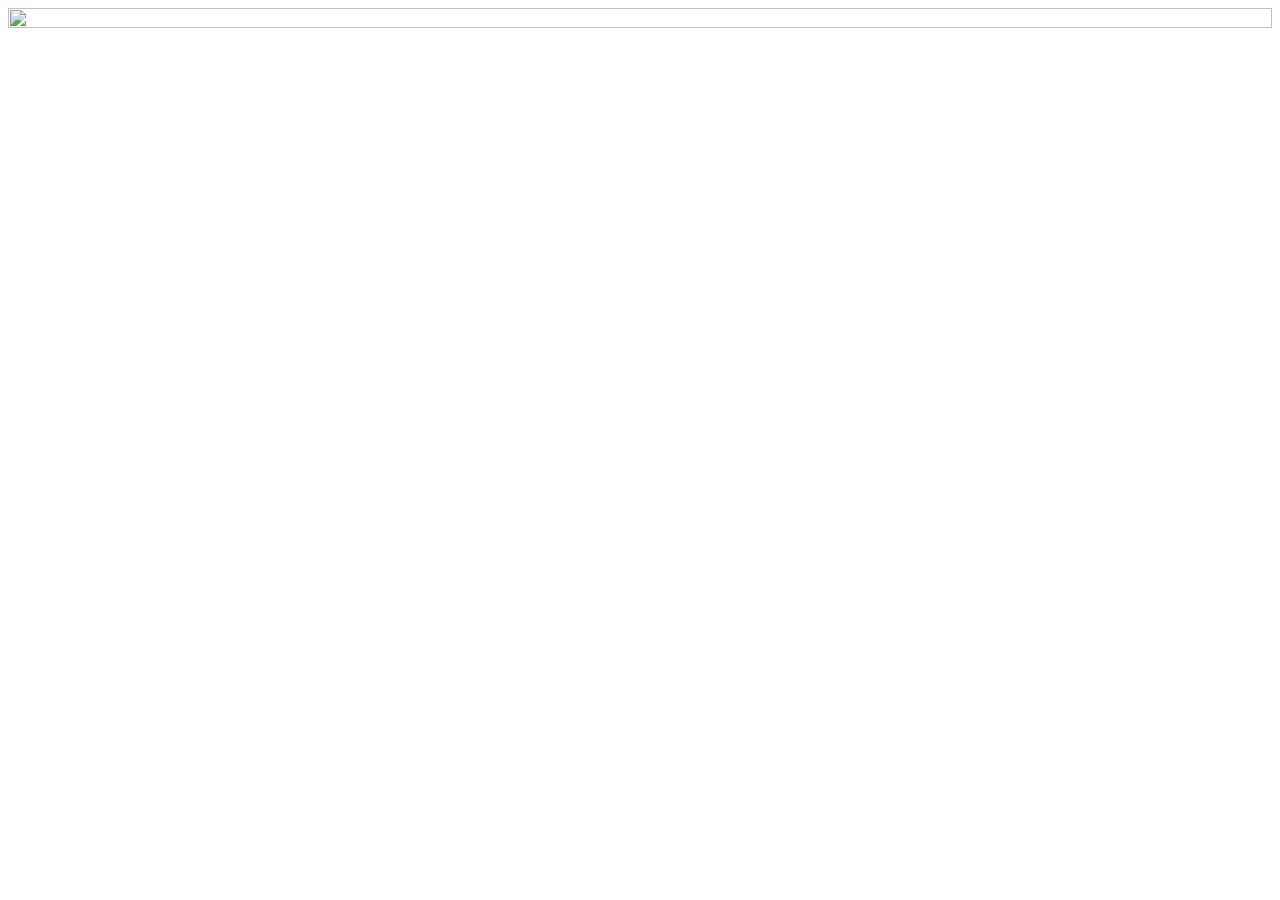
==== maandumisleht/index.html @ fb96050d "first commit" ====
<!DOCTYPE html>
<html lang="en">

<head>
    <meta charset="UTF-8">
    <meta name="viewport" content="width=device-width, initial-scale=1.0">
    <title>Pearl</title>
    <link rel="stylesheet" href="style.css">
</head>

<body>
    <img id="big-picture" src="pilt1.jpeg">
    <h1>Pearl</h1>
</body>

</html>
---- maandumisleht/style.css ----
#big-picture {
    display: inline-block;
    margin: 0 auto;
    height: 400%;
    width: 100%;
    max-height: 600px;
    object-fit: none;
    position: relative;
    /* Set the position to relative to establish the positioning context */
}

h1 {
    text-align: center;
    position: absolute;
    /* Position the h1 element absolutely */
    top: 10px;
    /* Adjust the top position as needed */
    left: 50%;
    transform: translateX(-50%);
    color: white;
    margin-top: 300px;
}
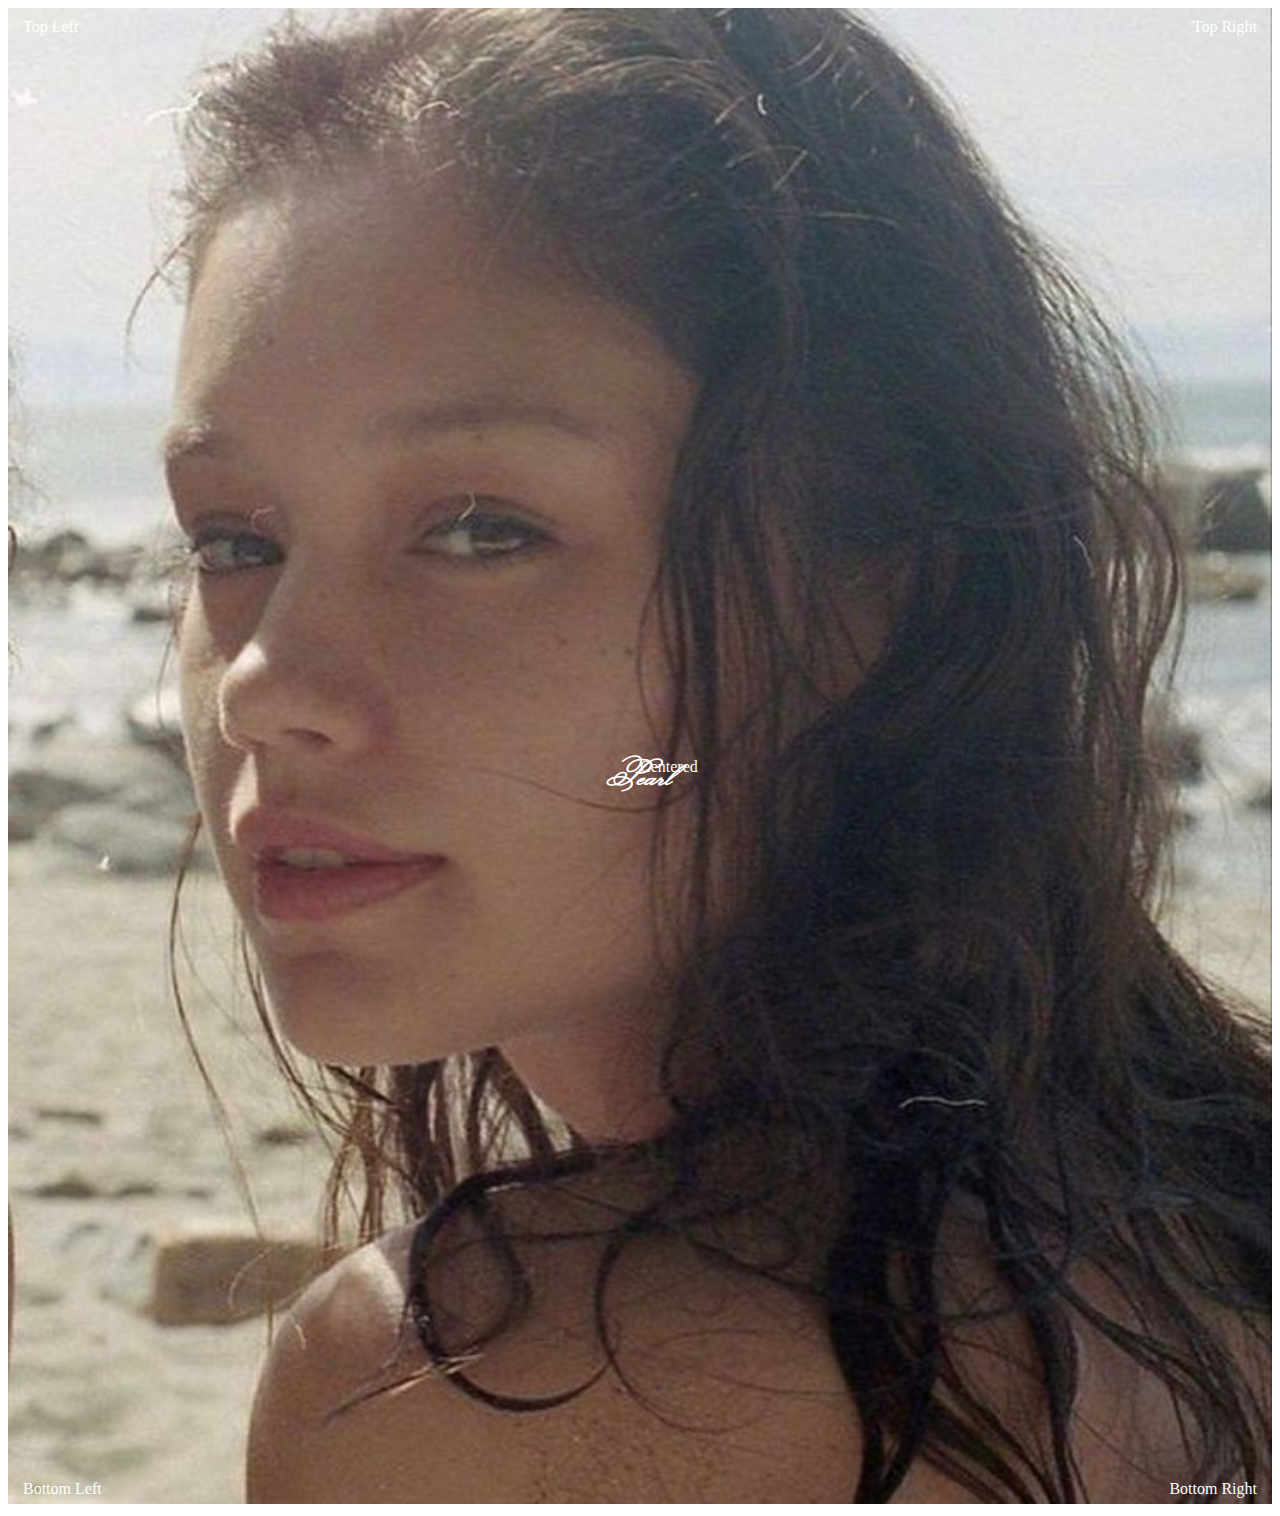
==== commit 50174b99: "Sain repository korda" ====
--- a/maandumisleht/index.html
+++ b/maandumisleht/index.html
@@ -6,11 +6,21 @@
     <meta name="viewport" content="width=device-width, initial-scale=1.0">
     <title>Pearl</title>
     <link rel="stylesheet" href="style.css">
+    <link rel="preconnect" href="https://fonts.googleapis.com">
+    <link rel="preconnect" href="https://fonts.gstatic.com" crossorigin>
+    <link href="https://fonts.googleapis.com/css2?family=Libre+Caslon+Text:ital,wght@0,400;0,700;1,400&family=Monsieur+La+Doulaise&display=swap" rel="stylesheet">
 </head>
 
 <body>
-    <img id="big-picture" src="pilt1.jpeg">
-    <h1>Pearl</h1>
+  <div class="parentContainer">
+    <img src="pilt1.jpg" alt="">
+    <div class="centered">Centered</div>
+    <div class="bottom-left">Bottom Left</div>
+    <div class="top-left">Top Left</div>
+    <div class="top-right">Top Right</div>
+    <div class="bottom-right">Bottom Right</div>
+  </div>
+  <h1>Pearl</h1>
 </body>
 
 </html>--- a/maandumisleht/style.css
+++ b/maandumisleht/style.css
@@ -1,22 +1,57 @@
-#big-picture {
-    display: inline-block;
-    margin: 0 auto;
-    height: 400%;
+img {
+    height: 100%;
     width: 100%;
-    max-height: 600px;
-    object-fit: none;
+    }
+    
+    .parentContainer {
     position: relative;
-    /* Set the position to relative to establish the positioning context */
+    text-align: center;
+    color: white;
+    }
+    
+    .bottom-left {
+    position: absolute;
+    bottom: 10px;
+    left: 15px;
+    }
+    
+    .top-left {
+    position: absolute;
+    top: 10px;
+    left: 15px;
+    }
+    
+    .top-right {
+    position: absolute;
+    top: 10px;
+    right: 15px;
+    }
+    
+    .bottom-right {
+    position: absolute;
+    bottom: 10px;
+    right: 15px;
+    }
+    
+    .centered {
+    position: absolute;
+    top: 50%;
+    left: 50%;
+    }
+
+.monsieur-la-doulaise-regular {
+    font-family: "Monsieur La Doulaise", cursive;
+    font-weight: 400;
+    font-style: normal;
 }
-
+    
 h1 {
     text-align: center;
     position: absolute;
-    /* Position the h1 element absolutely */
-    top: 10px;
-    /* Adjust the top position as needed */
+    top: 50%;
     left: 50%;
     transform: translateX(-50%);
     color: white;
     margin-top: 300px;
-}+    font-family: monsieur la doulaise;
+  }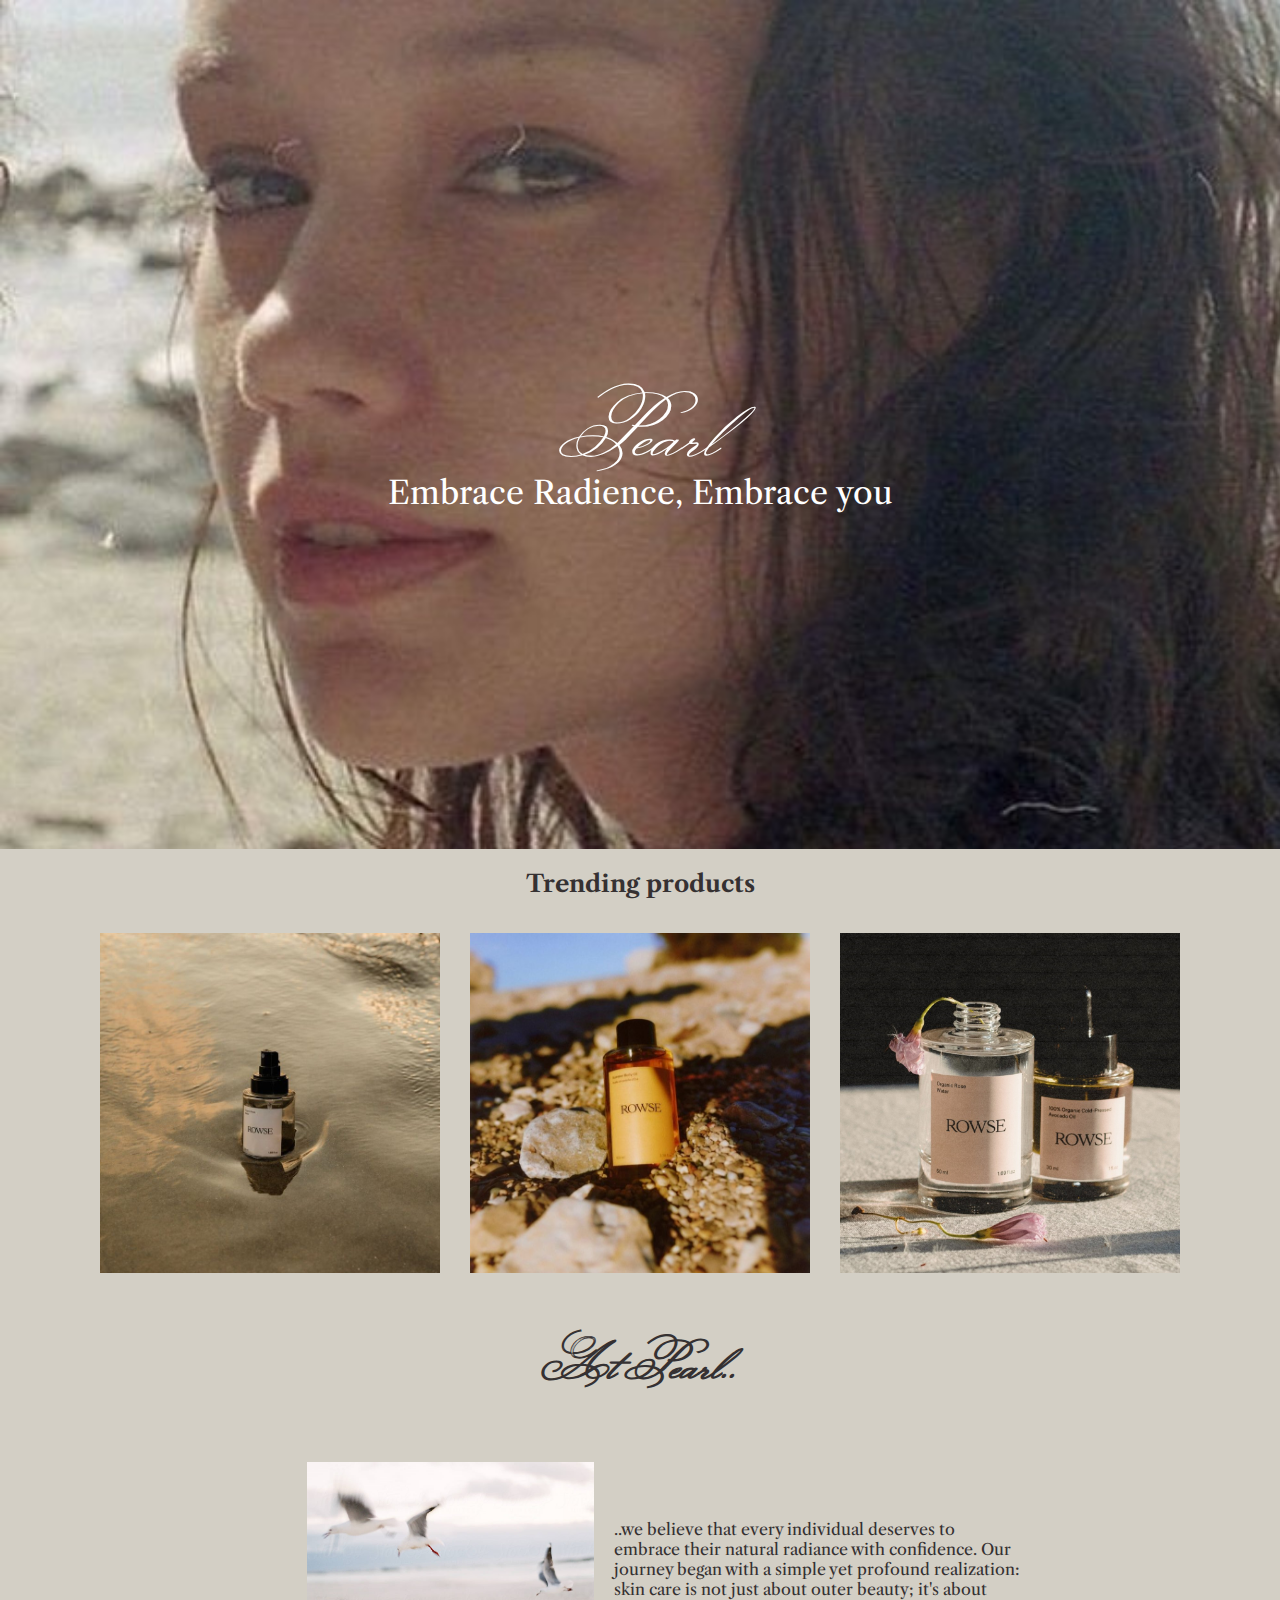
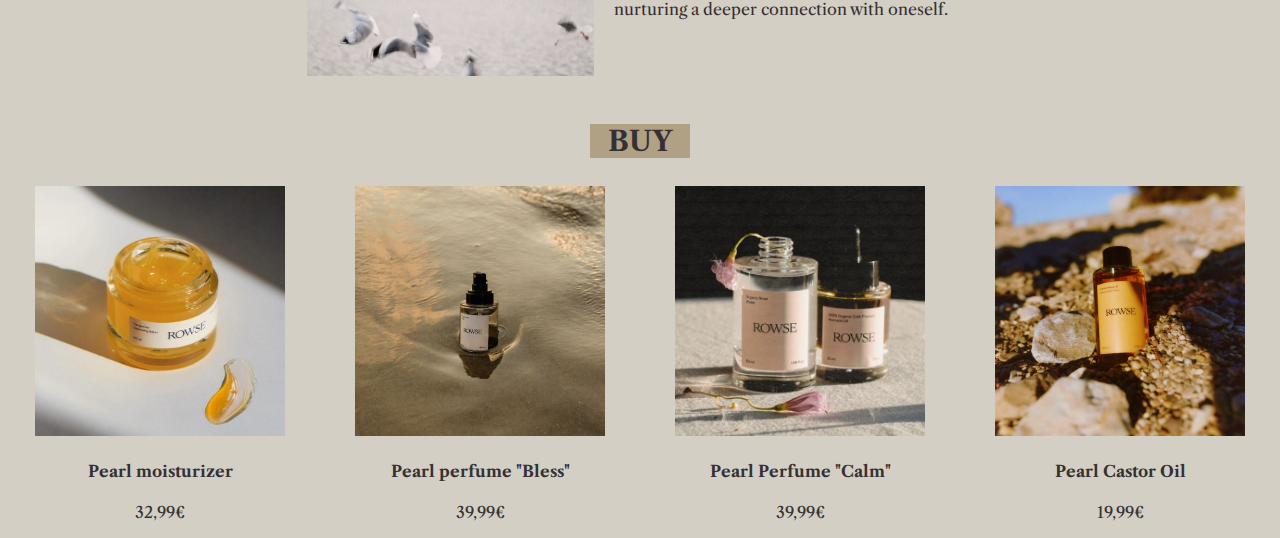
==== commit 32e290e6: "Lõpetasin veebilehe" ====
--- a/maandumisleht/index.html
+++ b/maandumisleht/index.html
@@ -12,15 +12,63 @@
 </head>
 
 <body>
-  <div class="parentContainer">
-    <img src="pilt1.jpg" alt="">
-    <div class="centered">Centered</div>
-    <div class="bottom-left">Bottom Left</div>
-    <div class="top-left">Top Left</div>
-    <div class="top-right">Top Right</div>
-    <div class="bottom-right">Bottom Right</div>
-  </div>
-  <h1>Pearl</h1>
+    <header>
+        <nav></nav>
+        <div class="hero">
+            <h1>Pearl</h1>
+            <p>Embrace Radience, Embrace you</p>
+        </div>
+    </header>
+    <main>
+        <div class="baaa">
+            <h2>
+                Trending products
+            </h2>
+        </div>
+        <div class="trending">
+            <img src="bless.jpg" alt="bless">
+            <img src="rosemary.jpg" alt="rosemary">
+            <img src="calm.jpg" alt="calm">
+        </div>
+        <div class="atpearl">
+            <h2>At Pearl..</h2>
+        </div>
+        <div class="container">
+            <div class="linnud">
+                <img src="linnud.jpg" alt="linnud">
+            </div>
+            <div class="yap">
+                <p>..we believe that every individual deserves to embrace their natural radiance with confidence. Our journey began with a simple yet profound realization: skin care is not just about outer beauty; it's about nurturing a deeper connection
+                    with oneself.
+                </p>
+            </div>
+        </div>
+        <div class="buy">
+            <h3>BUY</h3>
+        </div>
+        <div class="products-row">
+            <div class="product">
+                <img src="moisturizer.jpg" alt="moist">
+                <h4>Pearl moisturizer</h4>
+                <p>32,99€</p>
+            </div>
+            <div class="product ">
+                <img src="bless.jpg " alt="blesssss ">
+                <h4>Pearl perfume "Bless"</h4>
+                <p>39,99€</p>
+            </div>
+            <div class="product ">
+                <img src="calm.jpg" alt="Toote Nimi 3 ">
+                <h4>Pearl Perfume "Calm"</h4>
+                <p>39,99€</p>
+            </div>
+            <div class="product ">
+                <img src="castor.jpg" alt="Toote Nimi 4 ">
+                <h4>Pearl Castor Oil</h4>
+                <p>19,99€</p>
+            </div>
+        </div>
+    </main>
 </body>
 
 </html>--- a/maandumisleht/style.css
+++ b/maandumisleht/style.css
@@ -1,57 +1,134 @@
-img {
-    height: 100%;
-    width: 100%;
-    }
-    
-    .parentContainer {
-    position: relative;
-    text-align: center;
-    color: white;
-    }
-    
-    .bottom-left {
-    position: absolute;
-    bottom: 10px;
-    left: 15px;
-    }
-    
-    .top-left {
-    position: absolute;
-    top: 10px;
-    left: 15px;
-    }
-    
-    .top-right {
-    position: absolute;
-    top: 10px;
-    right: 15px;
-    }
-    
-    .bottom-right {
-    position: absolute;
-    bottom: 10px;
-    right: 15px;
-    }
-    
-    .centered {
-    position: absolute;
-    top: 50%;
-    left: 50%;
-    }
-
-.monsieur-la-doulaise-regular {
-    font-family: "Monsieur La Doulaise", cursive;
-    font-weight: 400;
-    font-style: normal;
-}
-    
-h1 {
-    text-align: center;
-    position: absolute;
-    top: 50%;
-    left: 50%;
-    transform: translateX(-50%);
-    color: white;
-    margin-top: 300px;
-    font-family: monsieur la doulaise;
-  }+        body {
+            color: white;
+            margin: 0;
+            font-family: "Libre Caslon Text";
+            font-weight: 400;
+            font-style: normal;
+            background-color: #D3CFC5;
+        }
+        
+        .hero {
+            background-image: url(pilt1.jpg);
+            padding-bottom: 10rem;
+            background-size: cover;
+            padding-top: 29rem;
+        }
+        
+        h1 {
+            color: white;
+            width: fit-content;
+            padding: 1rem 4rem;
+            margin: auto;
+            font-family: Monsieur La Doulaise, cursive;
+            font-weight: 200;
+            font-style: normal;
+            font-size: 5rem;
+            position: relative;
+            top: -110px;
+        }
+        
+        .hero p {
+            color: white;
+            width: fit-content;
+            padding: 0.4rem 0.5rem;
+            border-radius: 1.5rem;
+            margin: 0 auto;
+            margin-top: 1rem;
+            font-size: 2rem;
+            position: relative;
+            top: -170px;
+        }
+        
+        .baaa {
+            color: #353132;
+            text-align: center;
+            font-size: 1rem;
+        }
+        
+        .trending img {
+            max-width: 340px;
+            height: 340px;
+            margin: 15px;
+        }
+        
+        .trending {
+            display: flex;
+            justify-content: center;
+            align-items: center;
+        }
+        
+        .container {
+            display: flex;
+            align-items: center;
+            justify-content: center;
+            width: 80%;
+            max-width: 1200px;
+            padding: 20px;
+        }
+        
+        .linnud {
+            display: flex;
+            justify-content: flex-end;
+            align-items: center;
+            flex: 1;
+            left: 140;
+        }
+        
+        .linnud img {
+            max-width: 50%;
+            height: auto;
+        }
+        
+        .yap {
+            padding: 20px;
+            max-width: 40%;
+            text-align: left;
+            flex: 1;
+            color: #353132;
+        }
+        
+        .atpearl {
+            width: fit-content;
+            margin: 20px auto;
+            font-family: Monsieur La Doulaise;
+            font-weight: 300;
+            font-style: normal;
+            font-size: 2rem;
+            color: #353132;
+        }
+        
+        .buy {
+            width: 100px;
+            text-align: center;
+            margin: auto;
+            font-family: "Libre Caslon Text";
+            background-size: cover;
+            background-color: #B1A184;
+            color: #353132;
+            justify-content: center;
+            font-size: 1.5rem;
+        }
+        
+        .products-row {
+            display: flex;
+            justify-content: space-around;
+        }
+        
+        .product {
+            font-family: Libre Caslon Text;
+            color: #353132;
+            flex: 1;
+            text-align: center;
+            padding: 0 4px;
+        }
+        
+        .product img {
+            width: 100%;
+            max-width: 250px;
+            height: auto;
+        }
+        
+        .product h4,
+        .product p {
+            margin: 2;
+        }